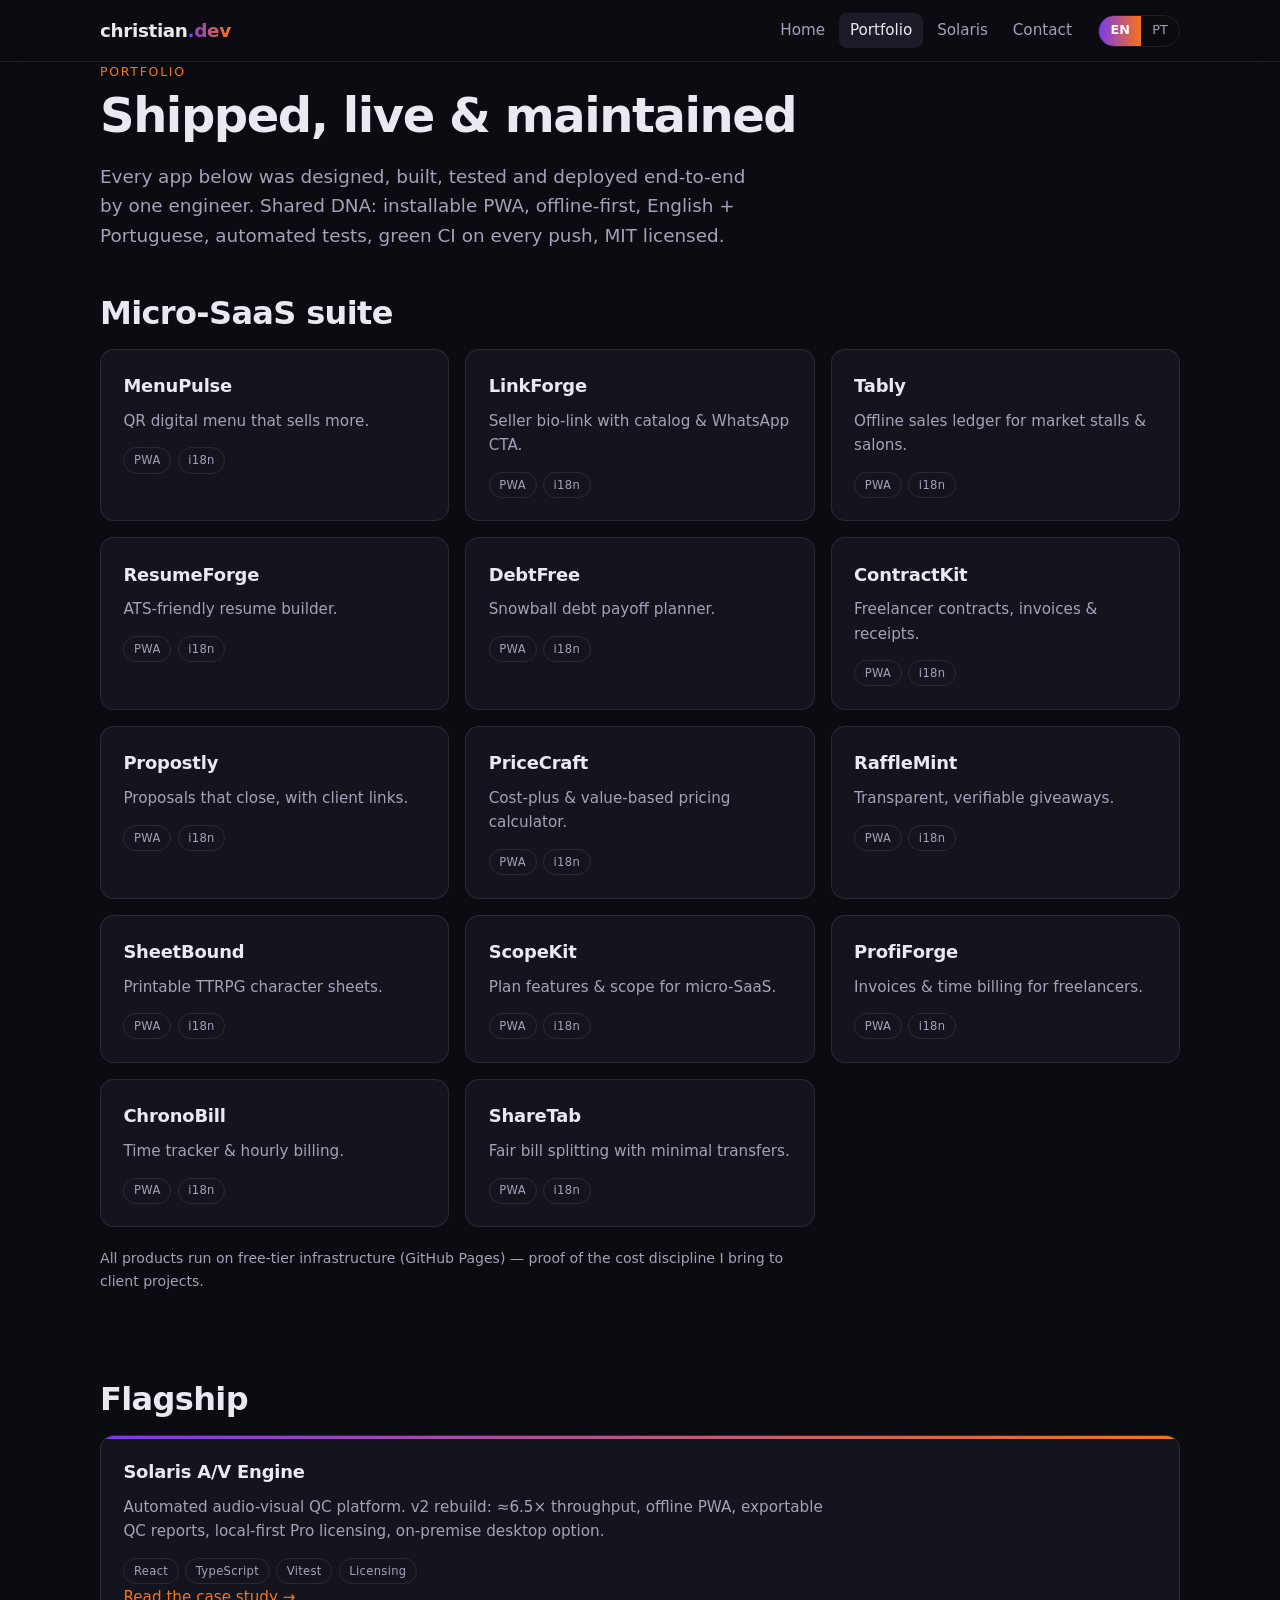
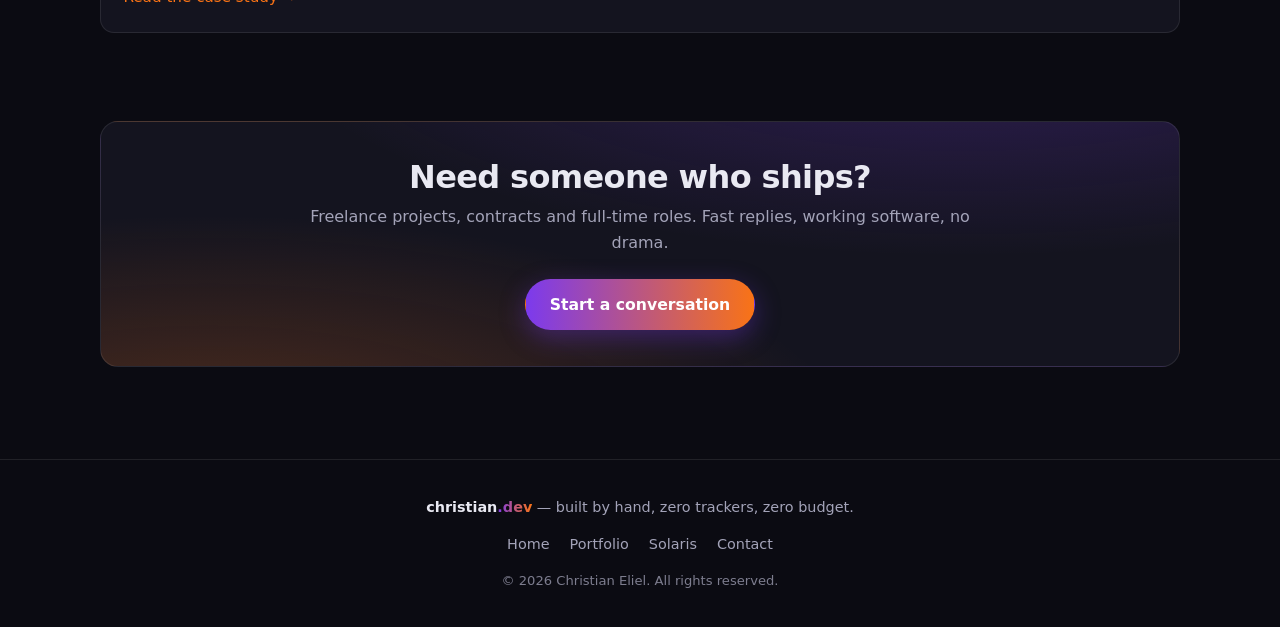
==== portfolio.html @ 53f50a0c "chr-z.dev v1 — static portfolio: 4 pages, dark theme, i18n EN/PT-BR, hardened headers, CI+deploy wor" ====
<!DOCTYPE html>
<html lang="en">
<head>
  <meta charset="UTF-8">
  <meta name="viewport" content="width=device-width, initial-scale=1.0">
  <title>Portfolio — Christian Eliel</title>
  <meta name="description" content="14 production web applications designed, built and deployed by Christian Eliel — PWA, offline-first, i18n EN/PT-BR, tested and CI-deployed. Plus the Solaris A/V Engine case study.">
  <meta property="og:type" content="website">
  <meta property="og:url" content="https://chr-z.dev/portfolio.html">
  <meta property="og:title" content="Portfolio — Christian Eliel">
  <meta property="og:description" content="14 live production apps + Solaris A/V Engine. Every one: PWA, i18n, tests, CI/CD.">
  <meta property="og:site_name" content="chr-z.dev">
  <meta name="twitter:card" content="summary">
  <meta name="twitter:title" content="Portfolio — Christian Eliel">
  <meta name="twitter:description" content="14 live production apps + Solaris A/V Engine.">
  <meta name="color-scheme" content="dark">
  <meta name="theme-color" content="#0b0b12">
  <link rel="canonical" href="https://chr-z.dev/portfolio.html">
  <link rel="icon" href="data:image/svg+xml,%3Csvg xmlns='http://www.w3.org/2000/svg' viewBox='0 0 64 64'%3E%3Cdefs%3E%3ClinearGradient id='g' x1='0' y1='0' x2='1' y2='1'%3E%3Cstop offset='0' stop-color='%237C3AED'/%3E%3Cstop offset='1' stop-color='%23F97316'/%3E%3C/linearGradient%3E%3C/defs%3E%3Crect width='64' height='64' rx='14' fill='%230b0b12'/%3E%3Ctext x='32' y='43' font-family='system-ui,sans-serif' font-size='30' font-weight='700' fill='url(%23g)' text-anchor='middle'%3Ecz%3C/text%3E%3C/svg%3E">
  <link rel="stylesheet" href="css/styles.css">
</head>
<body>
  <a class="skip-link" href="#main" data-i18n="a11y.skip">Skip to content</a>

  <header class="site-header">
    <nav class="nav container" aria-label="Main navigation">
      <a class="brand" href="index.html">christian<span class="grad-text">.dev</span></a>
      <div class="nav-right">
        <div class="nav-links">
          <a href="index.html" data-nav="home" data-i18n="nav.home">Home</a>
          <a href="portfolio.html" data-nav="portfolio" data-i18n="nav.portfolio">Portfolio</a>
          <a href="solaris.html" data-nav="solaris" data-i18n="nav.solaris">Solaris</a>
          <a href="contact.html" data-nav="contact" data-i18n="nav.contact">Contact</a>
        </div>
        <div class="lang-switch" role="group" aria-label="Language">
          <button type="button" class="lang-btn" data-lang="en" aria-pressed="true">EN</button>
          <button type="button" class="lang-btn" data-lang="pt" aria-pressed="false">PT</button>
        </div>
      </div>
    </nav>
  </header>

  <main id="main">
    <section class="page-head container">
      <p class="kicker" data-i18n="pf.kicker">Portfolio</p>
      <h1 class="hero-title" data-i18n="pf.title">Shipped, live &amp; maintained</h1>
      <p class="hero-sub" data-i18n="pf.sub">
        Every app below was designed, built, tested and deployed end-to-end by one engineer.
        Shared DNA: installable PWA, offline-first, English + Portuguese, automated tests,
        green CI on every push, MIT licensed.
      </p>
    </section>

    <section class="section container">
      <h2 class="section-title" data-i18n="pf.group.saas">Micro-SaaS suite</h2>
      <div class="grid grid-3">
        <article class="card">
          <h3><a href="https://chr-z.github.io/menupulse/" rel="noopener">MenuPulse</a></h3>
          <p>QR digital menu that sells more.</p>
          <ul class="tags"><li>PWA</li><li>i18n</li></ul>
        </article>
        <article class="card">
          <h3><a href="https://chr-z.github.io/linkforge/" rel="noopener">LinkForge</a></h3>
          <p>Seller bio-link with catalog &amp; WhatsApp CTA.</p>
          <ul class="tags"><li>PWA</li><li>i18n</li></ul>
        </article>
        <article class="card">
          <h3><a href="https://chr-z.github.io/tably/" rel="noopener">Tably</a></h3>
          <p>Offline sales ledger for market stalls &amp; salons.</p>
          <ul class="tags"><li>PWA</li><li>i18n</li></ul>
        </article>
        <article class="card">
          <h3><a href="https://chr-z.github.io/resumeforge/" rel="noopener">ResumeForge</a></h3>
          <p>ATS-friendly resume builder.</p>
          <ul class="tags"><li>PWA</li><li>i18n</li></ul>
        </article>
        <article class="card">
          <h3><a href="https://chr-z.github.io/debtfree/" rel="noopener">DebtFree</a></h3>
          <p>Snowball debt payoff planner.</p>
          <ul class="tags"><li>PWA</li><li>i18n</li></ul>
        </article>
        <article class="card">
          <h3><a href="https://chr-z.github.io/contractkit/" rel="noopener">ContractKit</a></h3>
          <p>Freelancer contracts, invoices &amp; receipts.</p>
          <ul class="tags"><li>PWA</li><li>i18n</li></ul>
        </article>
        <article class="card">
          <h3><a href="https://chr-z.github.io/propostaja/" rel="noopener">Propostly</a></h3>
          <p>Proposals that close, with client links.</p>
          <ul class="tags"><li>PWA</li><li>i18n</li></ul>
        </article>
        <article class="card">
          <h3><a href="https://chr-z.github.io/pricecraft/" rel="noopener">PriceCraft</a></h3>
          <p>Cost-plus &amp; value-based pricing calculator.</p>
          <ul class="tags"><li>PWA</li><li>i18n</li></ul>
        </article>
        <article class="card">
          <h3><a href="https://chr-z.github.io/rafflemint/" rel="noopener">RaffleMint</a></h3>
          <p>Transparent, verifiable giveaways.</p>
          <ul class="tags"><li>PWA</li><li>i18n</li></ul>
        </article>
        <article class="card">
          <h3><a href="https://chr-z.github.io/sheetbound/" rel="noopener">SheetBound</a></h3>
          <p>Printable TTRPG character sheets.</p>
          <ul class="tags"><li>PWA</li><li>i18n</li></ul>
        </article>
        <article class="card">
          <h3><a href="https://chr-z.github.io/scopekit/" rel="noopener">ScopeKit</a></h3>
          <p>Plan features &amp; scope for micro-SaaS.</p>
          <ul class="tags"><li>PWA</li><li>i18n</li></ul>
        </article>
        <article class="card">
          <h3><a href="https://chr-z.github.io/profiforge/" rel="noopener">ProfiForge</a></h3>
          <p>Invoices &amp; time billing for freelancers.</p>
          <ul class="tags"><li>PWA</li><li>i18n</li></ul>
        </article>
        <article class="card">
          <h3><a href="https://chr-z.github.io/chronobill/" rel="noopener">ChronoBill</a></h3>
          <p>Time tracker &amp; hourly billing.</p>
          <ul class="tags"><li>PWA</li><li>i18n</li></ul>
        </article>
        <article class="card">
          <h3><a href="https://chr-z.github.io/sharetab/" rel="noopener">ShareTab</a></h3>
          <p>Fair bill splitting with minimal transfers.</p>
          <ul class="tags"><li>PWA</li><li>i18n</li></ul>
        </article>
      </div>
      <p class="note" data-i18n="pf.note">
        All products run on free-tier infrastructure (GitHub Pages) — proof of the cost
        discipline I bring to client projects.
      </p>
    </section>

    <section class="section container">
      <h2 class="section-title" data-i18n="pf.group.flagship">Flagship</h2>
      <div class="grid">
        <article class="card card-wide card-accent">
          <h3><a href="https://solaris-av-engine.vercel.app/" rel="noopener">Solaris A/V Engine</a></h3>
          <p data-i18n="pf.solaris.desc">Automated audio-visual QC platform. v2 rebuild: ≈6.5× throughput, offline PWA, exportable QC reports, local-first Pro licensing, on-premise desktop option.</p>
          <ul class="tags"><li>React</li><li>TypeScript</li><li>Vitest</li><li>Licensing</li></ul>
          <a class="link-arrow" href="solaris.html" data-i18n="pf.solaris.link">Read the case study →</a>
        </article>
      </div>
    </section>

    <section class="section container">
      <div class="cta-box">
        <h2 class="section-title" data-i18n="cta.title">Need someone who ships?</h2>
        <p data-i18n="cta.sub">Freelance projects, contracts and full-time roles. Fast replies, working software, no drama.</p>
        <a class="btn btn-primary" href="contact.html" data-i18n="cta.button">Start a conversation</a>
      </div>
    </section>
  </main>

  <footer class="site-footer">
    <div class="container footer-inner">
      <p><span class="brand-small">christian<span class="grad-text">.dev</span></span> — <span data-i18n="footer.tag">built by hand, zero trackers, zero budget.</span></p>
      <nav class="footer-nav" aria-label="Footer">
        <a href="index.html" data-i18n="nav.home">Home</a>
        <a href="portfolio.html" data-i18n="nav.portfolio">Portfolio</a>
        <a href="solaris.html" data-i18n="nav.solaris">Solaris</a>
        <a href="contact.html" data-i18n="nav.contact">Contact</a>
      </nav>
      <p class="footer-copy">© <span id="year">2026</span> Christian Eliel. <span data-i18n="footer.rights">All rights reserved.</span></p>
    </div>
  </footer>

  <script src="js/main.js" defer></script>
</body>
</html>
---- css/styles.css ----
/* ============================================================
   chr-z.dev — dark theme, mobile-first, zero dependencies
   Palette: bg #0b0b12 · surface #14141f · accent #7C3AED → #F97316
   ============================================================ */

:root {
  --bg: #0b0b12;
  --surface: #14141f;
  --surface-2: #1b1b29;
  --border: rgba(255, 255, 255, 0.09);
  --text: #e9e9f2;
  --muted: #a3a3b8;
  --violet: #7c3aed;
  --orange: #f97316;
  --grad: linear-gradient(90deg, var(--violet), var(--orange));
  --radius: 14px;
  --container: 1080px;
}

* { box-sizing: border-box; margin: 0; padding: 0; }

html { scroll-behavior: smooth; }

body {
  background: var(--bg);
  color: var(--text);
  font-family: system-ui, -apple-system, "Segoe UI", Roboto, Ubuntu, Cantarell, sans-serif;
  line-height: 1.6;
  -webkit-font-smoothing: antialiased;
  min-height: 100vh;
}

img, svg { max-width: 100%; display: block; }

a { color: inherit; }

.container {
  width: min(100% - 2.5rem, var(--container));
  margin-inline: auto;
}

.grad-text {
  background: var(--grad);
  -webkit-background-clip: text;
  background-clip: text;
  color: transparent;
}

/* ---------- Accessibility ---------- */
.skip-link {
  position: absolute;
  left: -999px;
  top: 0.5rem;
  z-index: 100;
  background: var(--surface-2);
  padding: 0.5rem 1rem;
  border-radius: 8px;
}
.skip-link:focus { left: 0.5rem; }

:focus-visible {
  outline: 2px solid var(--orange);
  outline-offset: 3px;
  border-radius: 4px;
}

/* ---------- Header / nav ---------- */
.site-header {
  position: sticky;
  top: 0;
  z-index: 50;
  backdrop-filter: blur(10px);
  background: rgba(11, 11, 18, 0.82);
  border-bottom: 1px solid var(--border);
}

.nav {
  display: flex;
  align-items: center;
  justify-content: space-between;
  gap: 1rem;
  padding-block: 0.8rem;
  flex-wrap: wrap;
}

.brand {
  font-weight: 700;
  font-size: 1.15rem;
  text-decoration: none;
  letter-spacing: -0.02em;
}

.nav-right {
  display: flex;
  align-items: center;
  gap: 1rem;
  flex-wrap: wrap;
}

.nav-links {
  display: flex;
  gap: 0.25rem;
  flex-wrap: wrap;
}

.nav-links a {
  text-decoration: none;
  color: var(--muted);
  font-size: 0.95rem;
  padding: 0.35rem 0.65rem;
  border-radius: 8px;
  transition: color 160ms ease, background-color 160ms ease;
}
.nav-links a:hover { color: var(--text); background: var(--surface); }
.nav-links a[aria-current="page"] { color: var(--text); background: var(--surface-2); }

.lang-switch {
  display: inline-flex;
  border: 1px solid var(--border);
  border-radius: 999px;
  overflow: hidden;
}
.lang-btn {
  appearance: none;
  border: 0;
  background: transparent;
  color: var(--muted);
  font: inherit;
  font-size: 0.8rem;
  padding: 0.3rem 0.7rem;
  cursor: pointer;
}
.lang-btn[aria-pressed="true"] {
  background: var(--grad);
  color: #fff;
  font-weight: 600;
}

/* ---------- Hero ---------- */
.hero { padding-block: 4.5rem 2.5rem; max-width: 46rem; }

.badge {
  display: inline-block;
  font-size: 0.8rem;
  letter-spacing: 0.04em;
  text-transform: uppercase;
  color: var(--orange);
  border: 1px solid rgba(249, 115, 22, 0.35);
  background: rgba(249, 115, 22, 0.08);
  padding: 0.3rem 0.85rem;
  border-radius: 999px;
  margin-bottom: 1.25rem;
}

.hero-title {
  font-size: clamp(2.3rem, 7vw, 4rem);
  line-height: 1.08;
  letter-spacing: -0.03em;
  font-weight: 800;
}

.page-head .hero-title { font-size: clamp(1.9rem, 5.5vw, 3rem); }

.hero-sub {
  margin-top: 1.25rem;
  color: var(--muted);
  font-size: clamp(1rem, 2.5vw, 1.15rem);
  max-width: 42rem;
}

.hero-actions {
  display: flex;
  gap: 0.75rem;
  margin-top: 1.75rem;
  flex-wrap: wrap;
}

/* ---------- Stats ---------- */
.stats, .stats-row {
  display: grid;
  grid-template-columns: 1fr;
  gap: 0.75rem;
  margin-top: 2.5rem;
}
@media (min-width: 640px) {
  .stats { grid-template-columns: repeat(3, 1fr); }
  .stats-row { grid-template-columns: repeat(3, 1fr); }
}

.stat { border-left: 3px solid; border-image: var(--grad) 1; padding-left: 1rem; }
.stat-num { font-size: 2.2rem; font-weight: 800; line-height: 1.1; }
.stat dd { color: var(--muted); font-size: 0.92rem; }

.stats-row { margin-top: 0; }
.stat-card {
  background: var(--surface);
  border: 1px solid var(--border);
  border-radius: var(--radius);
  padding: 1.25rem;
  display: flex;
  flex-direction: column;
  gap: 0.35rem;
  color: var(--muted);
  font-size: 0.92rem;
}
.stat-big { font-size: 1.9rem; font-weight: 800; line-height: 1.1; }

/* ---------- Sections ---------- */
.section { padding-block: 2.75rem; }

.kicker {
  font-size: 0.78rem;
  letter-spacing: 0.14em;
  text-transform: uppercase;
  color: var(--orange);
  margin-bottom: 0.5rem;
}

.section-title {
  font-size: clamp(1.45rem, 4vw, 2rem);
  letter-spacing: -0.02em;
  line-height: 1.2;
  margin-bottom: 1rem;
}

.section-head {
  display: flex;
  align-items: baseline;
  justify-content: space-between;
  gap: 1rem;
  flex-wrap: wrap;
}

.link-arrow {
  color: var(--orange);
  text-decoration: none;
  font-size: 0.95rem;
}
.link-arrow:hover { text-decoration: underline; }

.section p { color: var(--muted); max-width: 44rem; }

.about-grid {
  display: grid;
  grid-template-columns: 1fr;
  gap: 2rem;
}
@media (min-width: 800px) {
  .about-grid { grid-template-columns: 1.6fr 1fr; }
}

.skills-title { font-size: 1rem; margin-bottom: 0.75rem; }

.chips {
  list-style: none;
  display: flex;
  flex-wrap: wrap;
  gap: 0.5rem;
}
.chips li {
  font-size: 0.82rem;
  color: var(--text);
  background: var(--surface);
  border: 1px solid var(--border);
  padding: 0.32rem 0.75rem;
  border-radius: 999px;
}

/* ---------- Cards & grids ---------- */
.grid {
  display: grid;
  grid-template-columns: 1fr;
  gap: 1rem;
}
@media (min-width: 640px) { .grid-3 { grid-template-columns: repeat(2, 1fr); } }
@media (min-width: 900px) { .grid-3 { grid-template-columns: repeat(3, 1fr); } }
@media (min-width: 700px) { .grid-2 { grid-template-columns: repeat(2, 1fr); } }

.card {
  background: var(--surface);
  border: 1px solid var(--border);
  border-radius: var(--radius);
  padding: 1.4rem;
  transition: transform 180ms ease, border-color 180ms ease;
}
.card:hover { transform: translateY(-3px); border-color: rgba(124, 58, 237, 0.55); }

.card h3 { font-size: 1.12rem; letter-spacing: -0.01em; }
.card h3 a { text-decoration: none; }
.card h3 a:hover { color: var(--orange); }
.card > p { margin-top: 0.5rem; font-size: 0.95rem; }

.card-wide { grid-column: 1 / -1; }

.card-accent {
  position: relative;
  overflow: hidden;
}
.card-accent::before {
  content: "";
  position: absolute;
  inset: 0 0 auto 0;
  height: 3px;
  background: var(--grad);
}

.tags {
  list-style: none;
  display: flex;
  flex-wrap: wrap;
  gap: 0.4rem;
  margin-top: 0.9rem;
}
.tags li {
  font-size: 0.72rem;
  letter-spacing: 0.03em;
  color: var(--muted);
  border: 1px solid var(--border);
  border-radius: 999px;
  padding: 0.18rem 0.6rem;
}

.note { margin-top: 1.25rem; font-size: 0.88rem; }

/* ---------- Feature list (solaris) ---------- */
.feature-list {
  list-style: none;
  display: grid;
  gap: 0.9rem;
  margin-top: 0.5rem;
}
.feature-list li {
  background: var(--surface);
  border: 1px solid var(--border);
  border-left: 3px solid var(--violet);
  border-radius: 10px;
  padding: 0.9rem 1.1rem;
  color: var(--muted);
  font-size: 0.97rem;
}
.feature-list strong { color: var(--text); }

/* ---------- Solaris strip / CTA ---------- */
.solaris-strip {
  background:
    radial-gradient(60rem 20rem at 15% 120%, rgba(124, 58, 237, 0.28), transparent),
    radial-gradient(50rem 18rem at 95% -30%, rgba(249, 115, 22, 0.22), transparent),
    var(--surface);
  border: 1px solid var(--border);
  border-radius: calc(var(--radius) + 4px);
  padding: 2.25rem 1.75rem;
}
.solaris-strip p { max-width: 40rem; }
.solaris-strip .btn { margin-top: 1.25rem; }

.cta-box {
  background:
    radial-gradient(45rem 16rem at 80% -50%, rgba(124, 58, 237, 0.3), transparent),
    radial-gradient(40rem 14rem at 10% 130%, rgba(249, 115, 22, 0.25), transparent),
    var(--surface);
  border: 1px solid var(--border);
  border-radius: calc(var(--radius) + 4px);
  padding: 2.25rem 1.75rem;
  text-align: center;
}
.cta-box .section-title { margin-bottom: 0.5rem; }
.cta-box p { margin-inline: auto; }
.cta-box .btn { margin-top: 1.5rem; }

.contact-card .btn { margin-top: 1.1rem; }

/* ---------- Buttons ---------- */
.btn {
  display: inline-flex;
  align-items: center;
  justify-content: center;
  gap: 0.5rem;
  font: inherit;
  font-weight: 600;
  font-size: 0.98rem;
  text-decoration: none;
  border-radius: 999px;
  padding: 0.72rem 1.5rem;
  border: 1px solid transparent;
  cursor: pointer;
  transition: transform 150ms ease, box-shadow 150ms ease, border-color 150ms ease;
}
.btn:active { transform: scale(0.98); }

.btn-primary {
  background: var(--grad);
  color: #fff;
  box-shadow: 0 8px 26px rgba(124, 58, 237, 0.35);
}
.btn-primary:hover { box-shadow: 0 10px 32px rgba(249, 115, 22, 0.35); }

.btn-ghost {
  border-color: var(--border);
  color: var(--text);
  background: transparent;
}
.btn-ghost:hover { border-color: var(--violet); background: var(--surface); }

/* ---------- Footer ---------- */
.site-footer {
  border-top: 1px solid var(--border);
  margin-top: 3rem;
  padding-block: 2.25rem;
  color: var(--muted);
  font-size: 0.9rem;
}
.footer-inner {
  display: grid;
  gap: 0.9rem;
  justify-items: center;
  text-align: center;
}
.footer-nav { display: flex; flex-wrap: wrap; gap: 0.25rem 1.25rem; justify-content: center; }
.footer-nav a { color: var(--muted); text-decoration: none; }
.footer-nav a:hover { color: var(--text); }
.brand-small { font-weight: 600; color: var(--text); }
.footer-copy { opacity: 0.75; font-size: 0.82rem; }

/* ---------- Reveal animation (opt-out via reduced motion) ---------- */
.js-enabled .reveal {
  opacity: 0;
  transform: translateY(14px);
  transition: opacity 500ms ease, transform 500ms ease;
}
.js-enabled .reveal.reveal-in {
  opacity: 1;
  transform: none;
}

@media (prefers-reduced-motion: reduce) {
  html { scroll-behavior: auto; }
  *, *::before, *::after {
    animation-duration: 0.001s !important;
    transition-duration: 0.001s !important;
  }
  .js-enabled .reveal { opacity: 1; transform: none; }
}
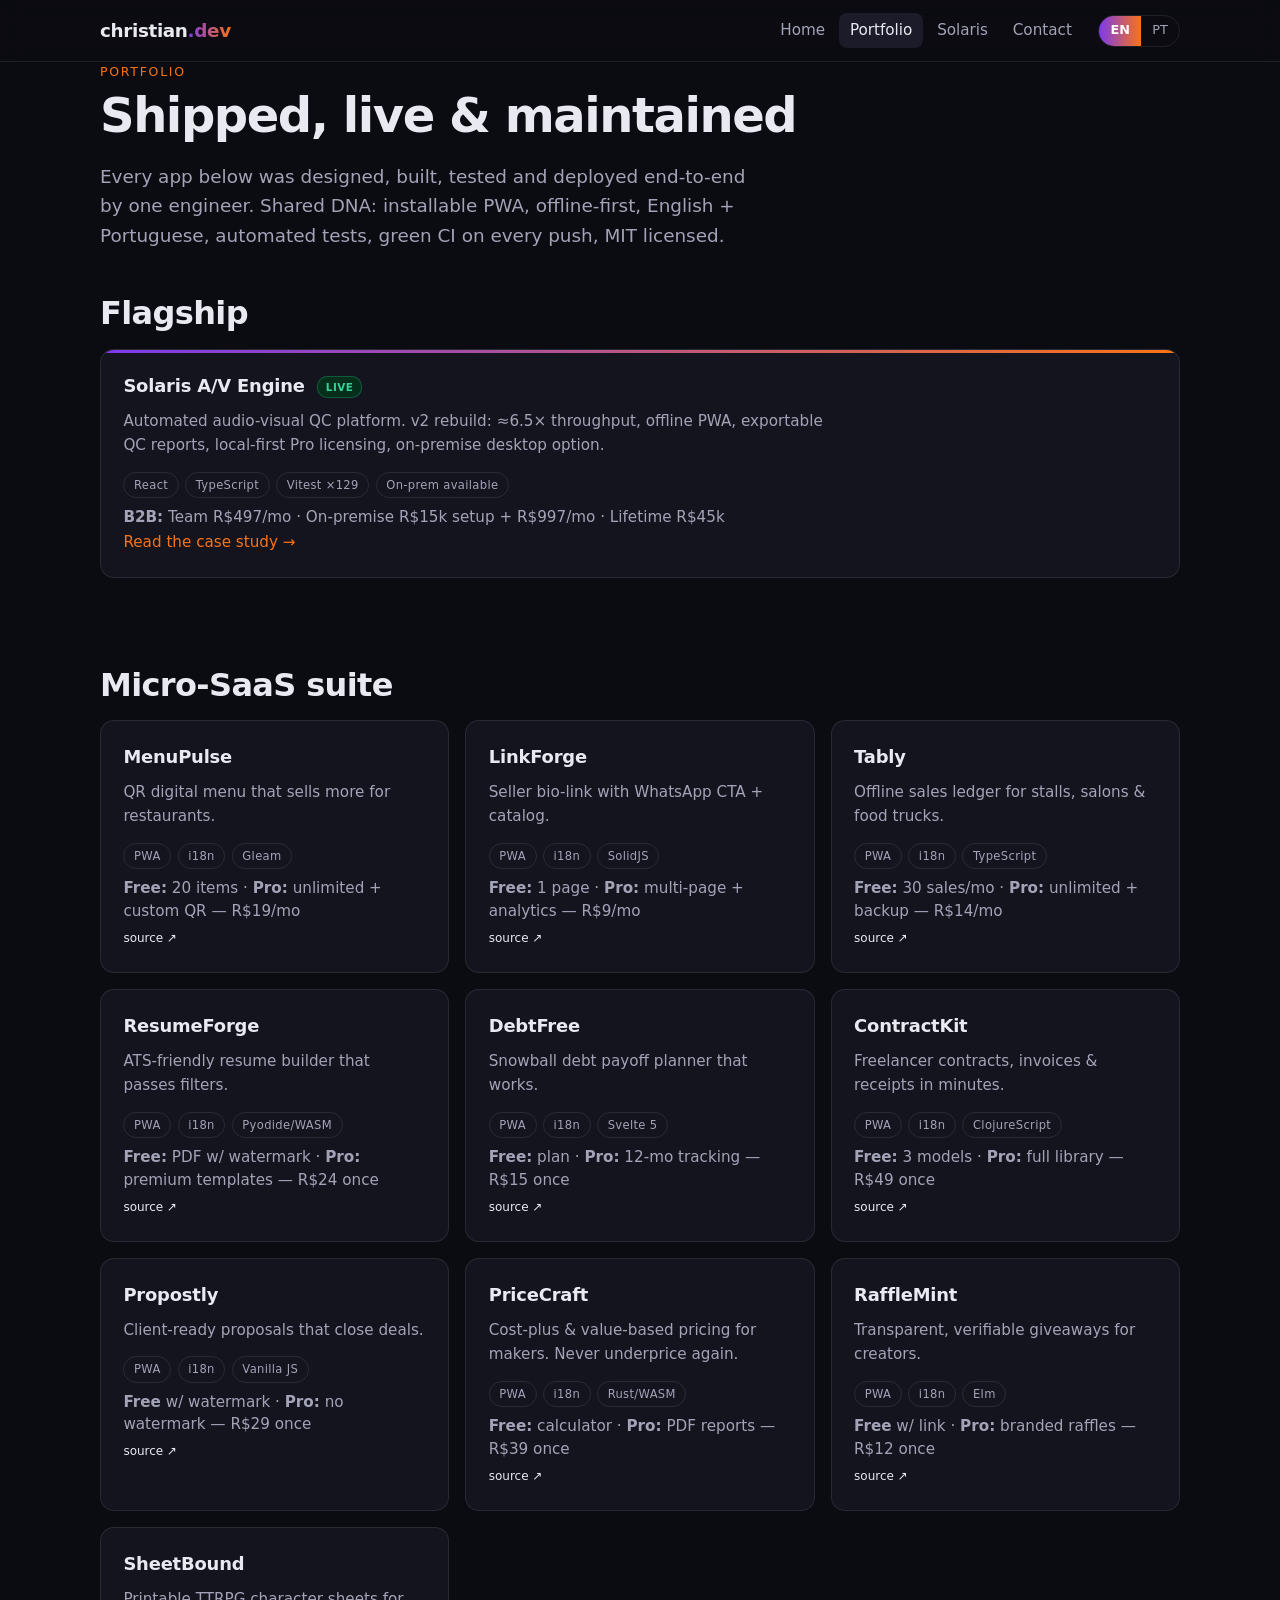
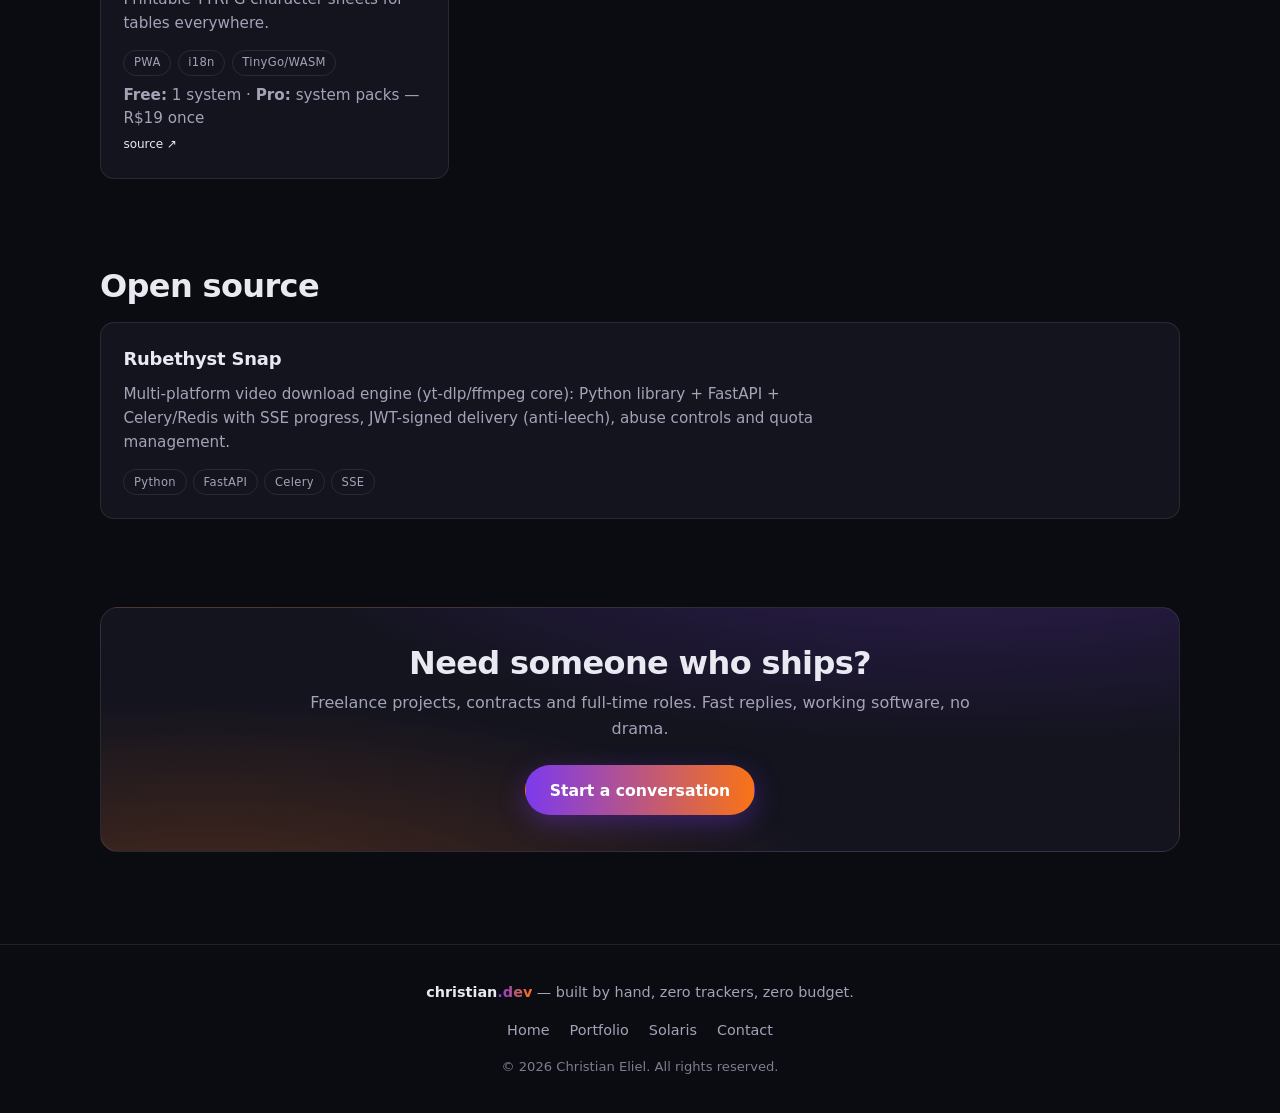
==== commit 77675cda: "portfolio v2: product-first cards with pricing tiers, Solaris flagship -> solaris.chr-z.dev, source " ====
--- a/portfolio.html
+++ b/portfolio.html
@@ -4,15 +4,15 @@
   <meta charset="UTF-8">
   <meta name="viewport" content="width=device-width, initial-scale=1.0">
   <title>Portfolio — Christian Eliel</title>
-  <meta name="description" content="14 production web applications designed, built and deployed by Christian Eliel — PWA, offline-first, i18n EN/PT-BR, tested and CI-deployed. Plus the Solaris A/V Engine case study.">
+  <meta name="description" content="Production SaaS products by Christian Eliel — live, monetizable, offline-capable PWAs with i18n EN/PT-BR. Plus the Solaris A/V Engine, proven in production.">
   <meta property="og:type" content="website">
   <meta property="og:url" content="https://chr-z.dev/portfolio.html">
   <meta property="og:title" content="Portfolio — Christian Eliel">
-  <meta property="og:description" content="14 live production apps + Solaris A/V Engine. Every one: PWA, i18n, tests, CI/CD.">
+  <meta property="og:description" content="Live production products + Solaris A/V Engine. Every one: PWA, i18n, tests, CI/CD.">
   <meta property="og:site_name" content="chr-z.dev">
   <meta name="twitter:card" content="summary">
   <meta name="twitter:title" content="Portfolio — Christian Eliel">
-  <meta name="twitter:description" content="14 live production apps + Solaris A/V Engine.">
+  <meta name="twitter:description" content="Live production products + Solaris A/V Engine.">
   <meta name="color-scheme" content="dark">
   <meta name="theme-color" content="#0b0b12">
   <link rel="canonical" href="https://chr-z.dev/portfolio.html">
@@ -42,103 +42,121 @@
 
   <main id="main">
     <section class="page-head container">
-      <p class="kicker" data-i18n="pf.kicker">Portfolio</p>
-      <h1 class="hero-title" data-i18n="pf.title">Shipped, live &amp; maintained</h1>
+      <p class="kicker" data-i18n="pf.kicker">Products</p>
+      <h1 class="hero-title" data-i18n="pf.title">Live products, real business value</h1>
       <p class="hero-sub" data-i18n="pf.sub">
-        Every app below was designed, built, tested and deployed end-to-end by one engineer.
-        Shared DNA: installable PWA, offline-first, English + Portuguese, automated tests,
-        green CI on every push, MIT licensed.
+        Each product below is a working business: free tier for users, paid tier for teams —
+        designed from day one to generate revenue without servers or overhead.
+        Built end-to-end by one engineer: design, code, tests, CI/CD, licensing.
       </p>
     </section>
 
     <section class="section container">
-      <h2 class="section-title" data-i18n="pf.group.saas">Micro-SaaS suite</h2>
-      <div class="grid grid-3">
-        <article class="card">
-          <h3><a href="https://chr-z.github.io/menupulse/" rel="noopener">MenuPulse</a></h3>
-          <p>QR digital menu that sells more.</p>
-          <ul class="tags"><li>PWA</li><li>i18n</li></ul>
-        </article>
-        <article class="card">
-          <h3><a href="https://chr-z.github.io/linkforge/" rel="noopener">LinkForge</a></h3>
-          <p>Seller bio-link with catalog &amp; WhatsApp CTA.</p>
-          <ul class="tags"><li>PWA</li><li>i18n</li></ul>
-        </article>
-        <article class="card">
-          <h3><a href="https://chr-z.github.io/tably/" rel="noopener">Tably</a></h3>
-          <p>Offline sales ledger for market stalls &amp; salons.</p>
-          <ul class="tags"><li>PWA</li><li>i18n</li></ul>
-        </article>
-        <article class="card">
-          <h3><a href="https://chr-z.github.io/resumeforge/" rel="noopener">ResumeForge</a></h3>
-          <p>ATS-friendly resume builder.</p>
-          <ul class="tags"><li>PWA</li><li>i18n</li></ul>
-        </article>
-        <article class="card">
-          <h3><a href="https://chr-z.github.io/debtfree/" rel="noopener">DebtFree</a></h3>
-          <p>Snowball debt payoff planner.</p>
-          <ul class="tags"><li>PWA</li><li>i18n</li></ul>
-        </article>
-        <article class="card">
-          <h3><a href="https://chr-z.github.io/contractkit/" rel="noopener">ContractKit</a></h3>
-          <p>Freelancer contracts, invoices &amp; receipts.</p>
-          <ul class="tags"><li>PWA</li><li>i18n</li></ul>
-        </article>
-        <article class="card">
-          <h3><a href="https://chr-z.github.io/propostaja/" rel="noopener">Propostly</a></h3>
-          <p>Proposals that close, with client links.</p>
-          <ul class="tags"><li>PWA</li><li>i18n</li></ul>
-        </article>
-        <article class="card">
-          <h3><a href="https://chr-z.github.io/pricecraft/" rel="noopener">PriceCraft</a></h3>
-          <p>Cost-plus &amp; value-based pricing calculator.</p>
-          <ul class="tags"><li>PWA</li><li>i18n</li></ul>
-        </article>
-        <article class="card">
-          <h3><a href="https://chr-z.github.io/rafflemint/" rel="noopener">RaffleMint</a></h3>
-          <p>Transparent, verifiable giveaways.</p>
-          <ul class="tags"><li>PWA</li><li>i18n</li></ul>
-        </article>
-        <article class="card">
-          <h3><a href="https://chr-z.github.io/sheetbound/" rel="noopener">SheetBound</a></h3>
-          <p>Printable TTRPG character sheets.</p>
-          <ul class="tags"><li>PWA</li><li>i18n</li></ul>
-        </article>
-        <article class="card">
-          <h3><a href="https://chr-z.github.io/scopekit/" rel="noopener">ScopeKit</a></h3>
-          <p>Plan features &amp; scope for micro-SaaS.</p>
-          <ul class="tags"><li>PWA</li><li>i18n</li></ul>
-        </article>
-        <article class="card">
-          <h3><a href="https://chr-z.github.io/profiforge/" rel="noopener">ProfiForge</a></h3>
-          <p>Invoices &amp; time billing for freelancers.</p>
-          <ul class="tags"><li>PWA</li><li>i18n</li></ul>
-        </article>
-        <article class="card">
-          <h3><a href="https://chr-z.github.io/chronobill/" rel="noopener">ChronoBill</a></h3>
-          <p>Time tracker &amp; hourly billing.</p>
-          <ul class="tags"><li>PWA</li><li>i18n</li></ul>
-        </article>
-        <article class="card">
-          <h3><a href="https://chr-z.github.io/sharetab/" rel="noopener">ShareTab</a></h3>
-          <p>Fair bill splitting with minimal transfers.</p>
-          <ul class="tags"><li>PWA</li><li>i18n</li></ul>
+      <h2 class="section-title" data-i18n="pf.group.flagship">Flagship — B2B</h2>
+      <div class="grid">
+        <article class="card card-wide card-accent">
+          <h3><a href="https://solaris.chr-z.dev/" rel="noopener">Solaris A/V Engine <span class="chip-live">LIVE</span></a></h3>
+          <p data-i18n="pf.solaris.desc">Broadcast-grade audio-visual QC in the browser. Proven at Gran (EdTech): ≈6.5× throughput, 2.000+ assets/month. v2: offline PWA, QC report export, A/B compare, licensing.</p>
+          <ul class="tags"><li>React</li><li>TypeScript</li><li>Vitest ×129</li><li>On-prem available</li></ul>
+          <p class="pricing"><strong>B2B:</strong> Team R$497/mo · On-premise R$15k setup + R$997/mo · Lifetime R$45k</p>
+          <a class="link-arrow" href="solaris.html" data-i18n="pf.solaris.link">Case study &amp; pricing →</a>
         </article>
       </div>
-      <p class="note" data-i18n="pf.note">
-        All products run on free-tier infrastructure (GitHub Pages) — proof of the cost
-        discipline I bring to client projects.
-      </p>
     </section>
 
     <section class="section container">
-      <h2 class="section-title" data-i18n="pf.group.flagship">Flagship</h2>
+      <h2 class="section-title" data-i18n="pf.group.saas">Product suite — freemium</h2>
+      <div class="grid grid-3">
+
+        <article class="card">
+          <h3><a href="https://chr-z.dev/menupulse/" rel="noopener">MenuPulse</a></h3>
+          <p>QR digital menu that sells more for restaurants.</p>
+          <ul class="tags"><li>PWA</li><li>i18n</li><li>Gleam</li></ul>
+          <p class="pricing"><strong>Free:</strong> 20 items · <strong>Pro:</strong> unlimited + custom QR — R$19/mo</p>
+          <a class="src-link" href="https://github.com/chr-z/menupulse" rel="noopener">source ↗</a>
+        </article>
+
+        <article class="card">
+          <h3><a href="https://chr-z.dev/linkforge/" rel="noopener">LinkForge</a></h3>
+          <p>Seller bio-link with WhatsApp CTA + catalog.</p>
+          <ul class="tags"><li>PWA</li><li>i18n</li><li>SolidJS</li></ul>
+          <p class="pricing"><strong>Free:</strong> 1 page · <strong>Pro:</strong> multi-page + analytics — R$9/mo</p>
+          <a class="src-link" href="https://github.com/chr-z/linkforge" rel="noopener">source ↗</a>
+        </article>
+
+        <article class="card">
+          <h3><a href="https://chr-z.dev/tably/" rel="noopener">Tably</a></h3>
+          <p>Offline sales ledger for stalls, salons & food trucks.</p>
+          <ul class="tags"><li>PWA</li><li>i18n</li><li>TypeScript</li></ul>
+          <p class="pricing"><strong>Free:</strong> 30 sales/mo · <strong>Pro:</strong> unlimited + backup — R$14/mo</p>
+          <a class="src-link" href="https://github.com/chr-z/tably" rel="noopener">source ↗</a>
+        </article>
+
+        <article class="card">
+          <h3><a href="https://chr-z.dev/resumeforge/" rel="noopener">ResumeForge</a></h3>
+          <p>ATS-friendly resume builder that passes filters.</p>
+          <ul class="tags"><li>PWA</li><li>i18n</li><li>Pyodide/WASM</li></ul>
+          <p class="pricing"><strong>Free:</strong> PDF w/ watermark · <strong>Pro:</strong> premium templates — R$24 once</p>
+          <a class="src-link" href="https://github.com/chr-z/resumeforge" rel="noopener">source ↗</a>
+        </article>
+
+        <article class="card">
+          <h3><a href="https://chr-z.dev/debtfree/" rel="noopener">DebtFree</a></h3>
+          <p>Snowball debt payoff planner that works.</p>
+          <ul class="tags"><li>PWA</li><li>i18n</li><li>Svelte 5</li></ul>
+          <p class="pricing"><strong>Free:</strong> plan · <strong>Pro:</strong> 12-mo tracking — R$15 once</p>
+          <a class="src-link" href="https://github.com/chr-z/debtfree" rel="noopener">source ↗</a>
+        </article>
+
+        <article class="card">
+          <h3><a href="https://chr-z.dev/contractkit/" rel="noopener">ContractKit</a></h3>
+          <p>Freelancer contracts, invoices & receipts in minutes.</p>
+          <ul class="tags"><li>PWA</li><li>i18n</li><li>ClojureScript</li></ul>
+          <p class="pricing"><strong>Free:</strong> 3 models · <strong>Pro:</strong> full library — R$49 once</p>
+          <a class="src-link" href="https://github.com/chr-z/contractkit" rel="noopener">source ↗</a>
+        </article>
+
+        <article class="card">
+          <h3><a href="https://chr-z.dev/propostaja/" rel="noopener">Propostly</a></h3>
+          <p>Client-ready proposals that close deals.</p>
+          <ul class="tags"><li>PWA</li><li>i18n</li><li>Vanilla JS</li></ul>
+          <p class="pricing"><strong>Free</strong> w/ watermark · <strong>Pro:</strong> no watermark — R$29 once</p>
+          <a class="src-link" href="https://github.com/chr-z/propostaja" rel="noopener">source ↗</a>
+        </article>
+
+        <article class="card">
+          <h3><a href="https://chr-z.dev/pricecraft/" rel="noopener">PriceCraft</a></h3>
+          <p>Cost-plus &amp; value-based pricing for makers. Never underprice again.</p>
+          <ul class="tags"><li>PWA</li><li>i18n</li><li>Rust/WASM</li></ul>
+          <p class="pricing"><strong>Free:</strong> calculator · <strong>Pro:</strong> PDF reports — R$39 once</p>
+          <a class="src-link" href="https://github.com/chr-z/pricecraft" rel="noopener">source ↗</a>
+        </article>
+
+        <article class="card">
+          <h3><a href="https://chr-z.dev/rafflemint/" rel="noopener">RaffleMint</a></h3>
+          <p>Transparent, verifiable giveaways for creators.</p>
+          <ul class="tags"><li>PWA</li><li>i18n</li><li>Elm</li></ul>
+          <p class="pricing"><strong>Free</strong> w/ link · <strong>Pro:</strong> branded raffles — R$12 once</p>
+          <a class="src-link" href="https://github.com/chr-z/rafflemint" rel="noopener">source ↗</a>
+        </article>
+
+        <article class="card">
+          <h3><a href="https://chr-z.dev/sheetbound/" rel="noopener">SheetBound</a></h3>
+          <p>Printable TTRPG character sheets for tables everywhere.</p>
+          <ul class="tags"><li>PWA</li><li>i18n</li><li>TinyGo/WASM</li></ul>
+          <p class="pricing"><strong>Free:</strong> 1 system · <strong>Pro:</strong> system packs — R$19 once</p>
+          <a class="src-link" href="https://github.com/chr-z/sheetbound" rel="noopener">source ↗</a>
+        </article>
+      </div>
+    </section>
+
+    <section class="section container">
+      <h2 class="section-title" data-i18n="pf.group.opensource">Open source</h2>
       <div class="grid">
-        <article class="card card-wide card-accent">
-          <h3><a href="https://solaris-av-engine.vercel.app/" rel="noopener">Solaris A/V Engine</a></h3>
-          <p data-i18n="pf.solaris.desc">Automated audio-visual QC platform. v2 rebuild: ≈6.5× throughput, offline PWA, exportable QC reports, local-first Pro licensing, on-premise desktop option.</p>
-          <ul class="tags"><li>React</li><li>TypeScript</li><li>Vitest</li><li>Licensing</li></ul>
-          <a class="link-arrow" href="solaris.html" data-i18n="pf.solaris.link">Read the case study →</a>
+        <article class="card card-wide">
+          <h3><a href="https://github.com/chr-z/rubethyst-snap" rel="noopener">Rubethyst Snap</a></h3>
+          <p>Multi-platform video download engine (yt-dlp/ffmpeg core): Python library + FastAPI + Celery/Redis with SSE progress, JWT-signed delivery (anti-leech), abuse controls and quota management.</p>
+          <ul class="tags"><li>Python</li><li>FastAPI</li><li>Celery</li><li>SSE</li></ul>
         </article>
       </div>
     </section>
@@ -158,7 +176,7 @@
       <nav class="footer-nav" aria-label="Footer">
         <a href="index.html" data-i18n="nav.home">Home</a>
         <a href="portfolio.html" data-i18n="nav.portfolio">Portfolio</a>
-        <a href="solaris.html" data-i18n="nav.solaris">Solaris</a>
+        <a href="solaris.html" data-nav="solaris" data-i18n="nav.solaris">Solaris</a>
         <a href="contact.html" data-i18n="nav.contact">Contact</a>
       </nav>
       <p class="footer-copy">© <span id="year">2026</span> Christian Eliel. <span data-i18n="footer.rights">All rights reserved.</span></p>
--- a/css/styles.css
+++ b/css/styles.css
@@ -440,3 +440,10 @@
   }
   .js-enabled .reveal { opacity: 1; transform: none; }
 }
+
+/* pricing & product cards */
+.pricing{margin-top:10px;font-size:.8rem;color:var(--mut);line-height:1.5}
+.pricing strong{color:var(--tx)}
+.chip-live{display:inline-block;margin-left:6px;padding:2px 8px;border-radius:10px;font-size:.65rem;font-weight:700;letter-spacing:.5px;background:#052e1b;color:#34d399;border:1px solid #34d39944;vertical-align:middle}
+.src-link{display:inline-block;margin-top:6px;font-size:.75rem;color:var(--mut);text-decoration:none;border-bottom:1px dotted var(--mut)}
+.src-link:hover{color:var(--acc);border-color:var(--acc)}
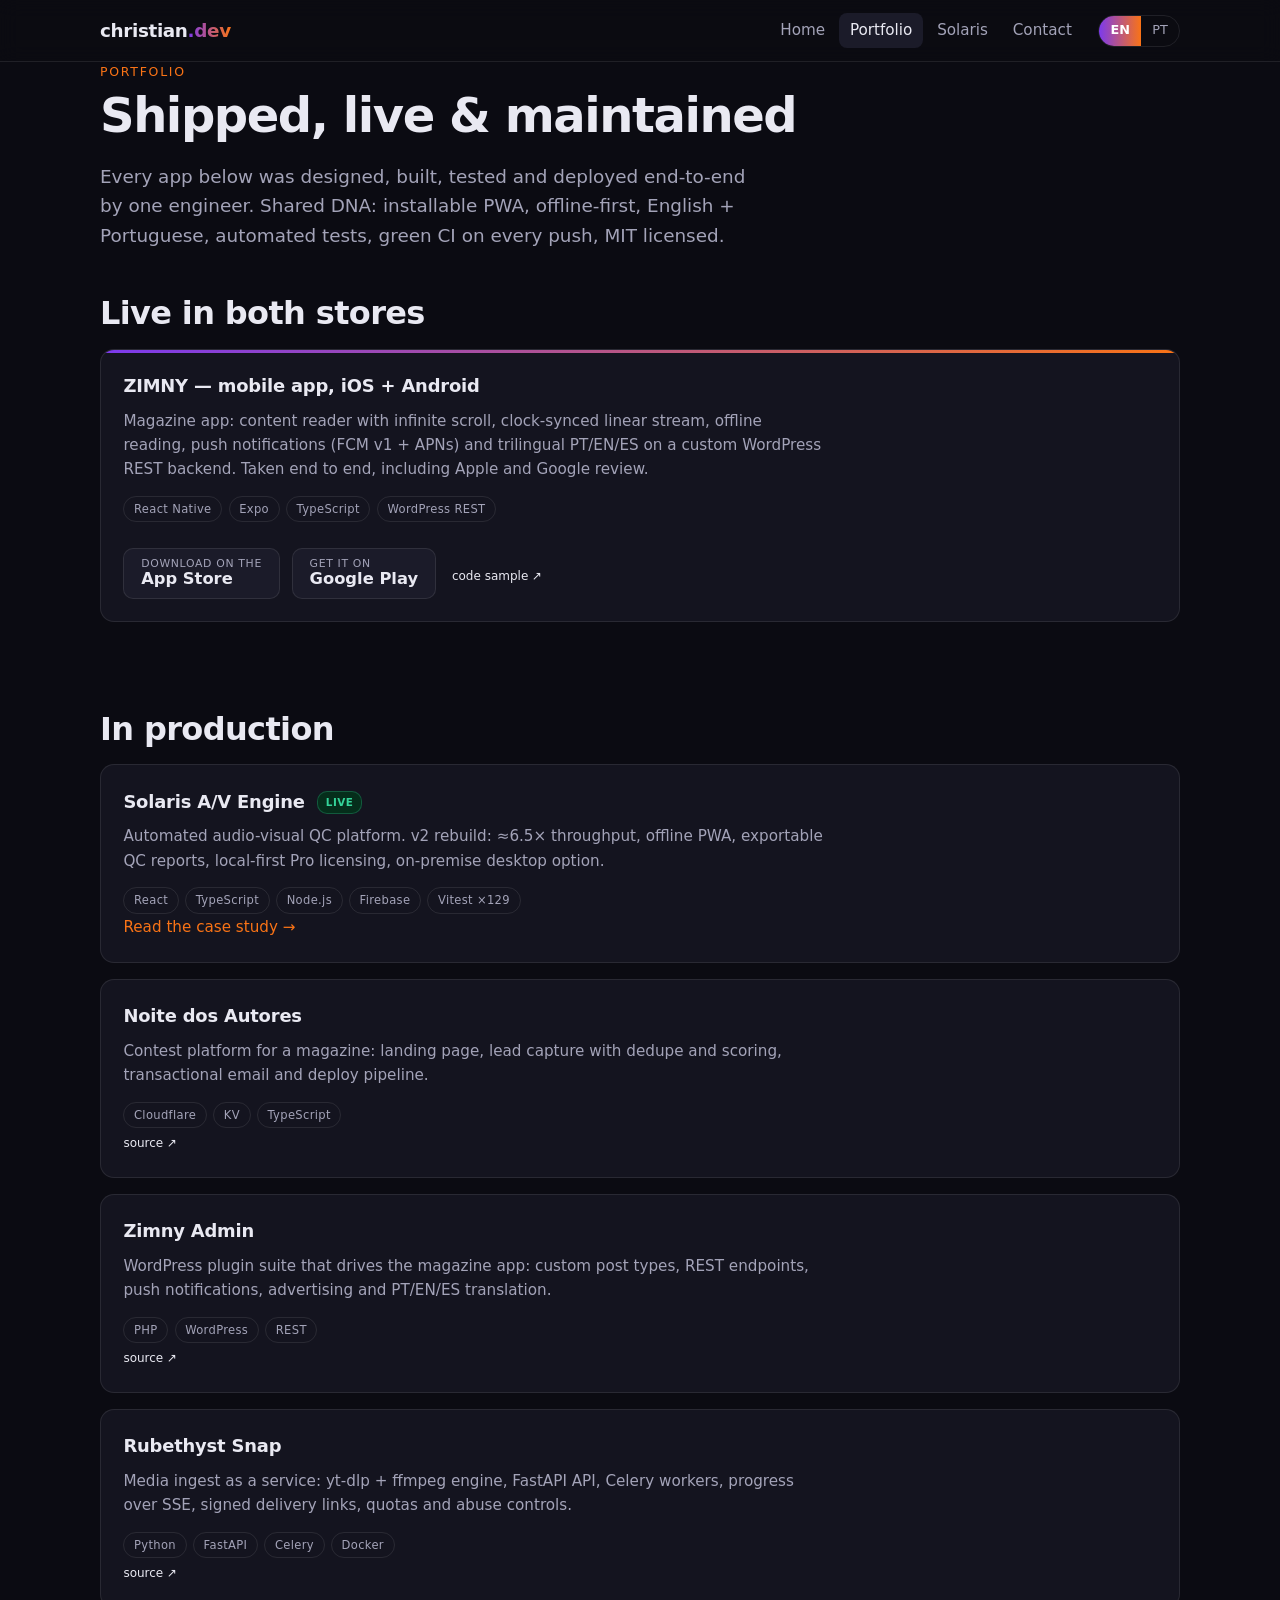
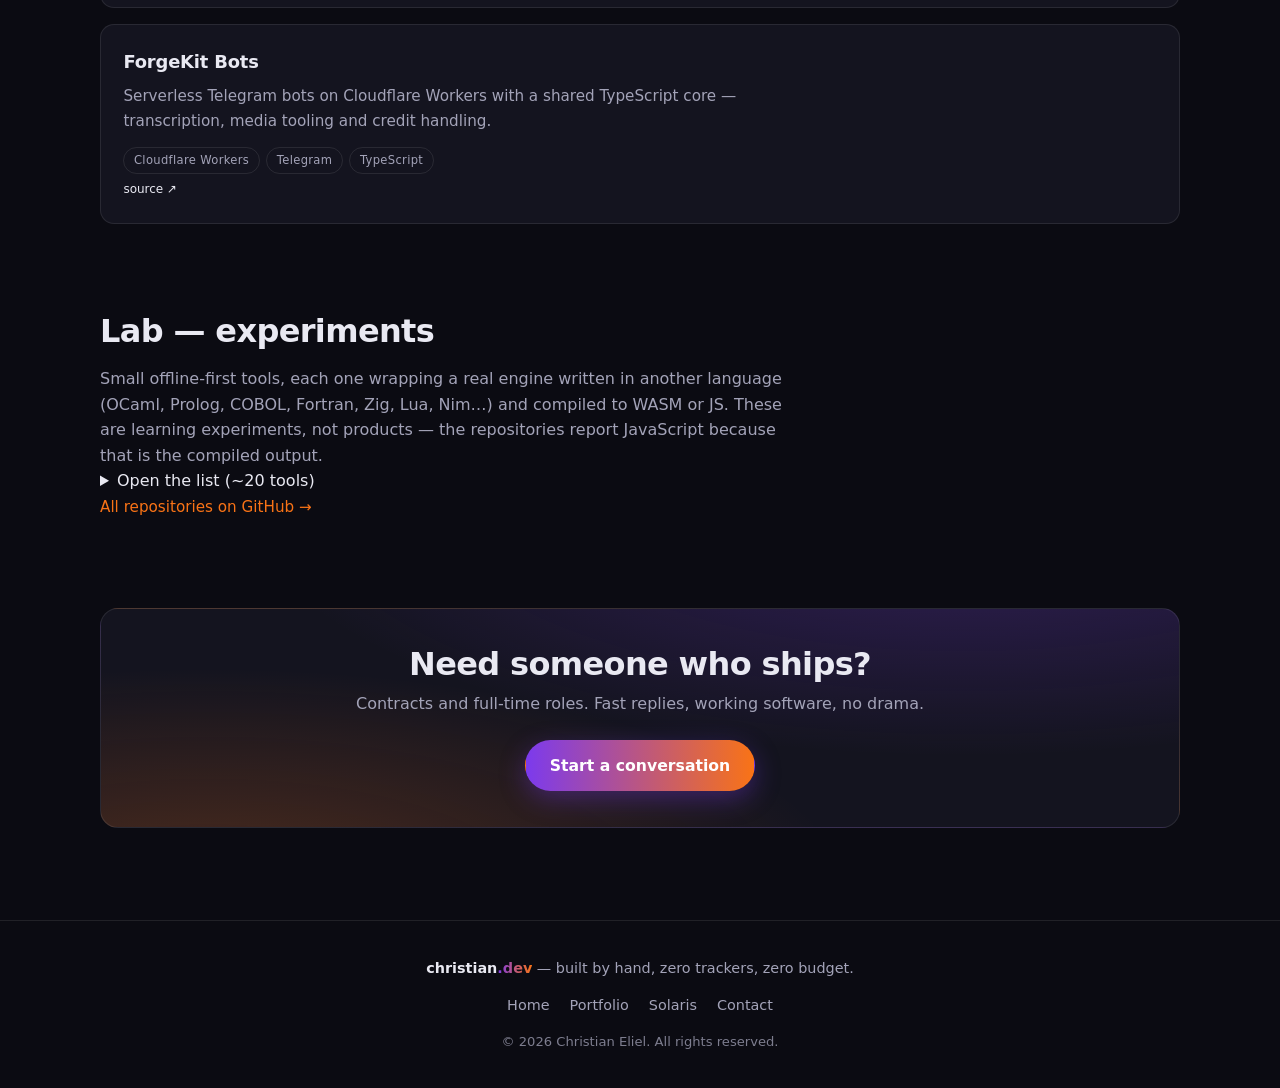
==== commit e1ae8460: "feat(portfolio): portfolio.html — app em destaque, producao, laboratorio recolhido, sem precos" ====
--- a/portfolio.html
+++ b/portfolio.html
@@ -3,16 +3,16 @@
 <head>
   <meta charset="UTF-8">
   <meta name="viewport" content="width=device-width, initial-scale=1.0">
-  <title>Portfolio — Christian Eliel</title>
-  <meta name="description" content="Production SaaS products by Christian Eliel — live, monetizable, offline-capable PWAs with i18n EN/PT-BR. Plus the Solaris A/V Engine, proven in production.">
+  <title>Work — Christian Eliel</title>
+  <meta name="description" content="Products and systems built by Christian Eliel: a magazine app live on the App Store and Google Play, an audio-visual QC engine in production, and a lab of offline-first experiments.">
   <meta property="og:type" content="website">
   <meta property="og:url" content="https://chr-z.dev/portfolio.html">
-  <meta property="og:title" content="Portfolio — Christian Eliel">
-  <meta property="og:description" content="Live production products + Solaris A/V Engine. Every one: PWA, i18n, tests, CI/CD.">
+  <meta property="og:title" content="Work — Christian Eliel">
+  <meta property="og:description" content="A magazine app live in both stores, a QC engine in production, and a lab of experiments.">
   <meta property="og:site_name" content="chr-z.dev">
   <meta name="twitter:card" content="summary">
-  <meta name="twitter:title" content="Portfolio — Christian Eliel">
-  <meta name="twitter:description" content="Live production products + Solaris A/V Engine.">
+  <meta name="twitter:title" content="Work — Christian Eliel">
+  <meta name="twitter:description" content="A magazine app live in both stores, a QC engine in production, and a lab of experiments.">
   <meta name="color-scheme" content="dark">
   <meta name="theme-color" content="#0b0b12">
   <link rel="canonical" href="https://chr-z.dev/portfolio.html">
@@ -28,7 +28,7 @@
       <div class="nav-right">
         <div class="nav-links">
           <a href="index.html" data-nav="home" data-i18n="nav.home">Home</a>
-          <a href="portfolio.html" data-nav="portfolio" data-i18n="nav.portfolio">Portfolio</a>
+          <a href="portfolio.html" data-nav="portfolio" data-i18n="nav.portfolio">Work</a>
           <a href="solaris.html" data-nav="solaris" data-i18n="nav.solaris">Solaris</a>
           <a href="contact.html" data-nav="contact" data-i18n="nav.contact">Contact</a>
         </div>
@@ -42,129 +42,121 @@
 
   <main id="main">
     <section class="page-head container">
-      <p class="kicker" data-i18n="pf.kicker">Products</p>
-      <h1 class="hero-title" data-i18n="pf.title">Live products, real business value</h1>
+      <p class="kicker" data-i18n="pf.kicker">Work</p>
+      <h1 class="hero-title" data-i18n="pf.title">What I built and where it runs</h1>
       <p class="hero-sub" data-i18n="pf.sub">
-        Each product below is a working business: free tier for users, paid tier for teams —
-        designed from day one to generate revenue without servers or overhead.
-        Built end-to-end by one engineer: design, code, tests, CI/CD, licensing.
+        Products and systems in production, plus a lab of experiments. Every card links to
+        something you can open and check for yourself — a store listing, a live deployment
+        or the source code.
       </p>
     </section>
 
+    <!-- APP -->
     <section class="section container">
-      <h2 class="section-title" data-i18n="pf.group.flagship">Flagship — B2B</h2>
+      <h2 class="section-title" data-i18n="pf.group.app">Live in both stores</h2>
       <div class="grid">
         <article class="card card-wide card-accent">
-          <h3><a href="https://solaris.chr-z.dev/" rel="noopener">Solaris A/V Engine <span class="chip-live">LIVE</span></a></h3>
-          <p data-i18n="pf.solaris.desc">Broadcast-grade audio-visual QC in the browser. Proven at Gran (EdTech): ≈6.5× throughput, 2.000+ assets/month. v2: offline PWA, QC report export, A/B compare, licensing.</p>
-          <ul class="tags"><li>React</li><li>TypeScript</li><li>Vitest ×129</li><li>On-prem available</li></ul>
-          <p class="pricing"><strong>B2B:</strong> Team R$497/mo · On-premise R$15k setup + R$997/mo · Lifetime R$45k</p>
-          <a class="link-arrow" href="solaris.html" data-i18n="pf.solaris.link">Case study &amp; pricing →</a>
+          <h3>ZIMNY — <a href="https://play.google.com/store/apps/details?id=com.zimny.app" rel="noopener" data-i18n="pf.app.title">mobile app, iOS + Android</a></h3>
+          <p data-i18n="pf.app.desc">Magazine app: content reader with infinite scroll, clock-synced linear stream, offline reading, push notifications (FCM v1 + APNs) and trilingual PT/EN/ES on a custom WordPress REST backend. Taken end to end, including Apple and Google review.</p>
+          <ul class="tags"><li>React Native</li><li>Expo</li><li>TypeScript</li><li>WordPress REST</li></ul>
+          <div class="store-badges">
+            <a class="store-btn" href="https://apps.apple.com/us/app/zimny/id6804807761" rel="noopener">
+              <span class="store-btn-top">Download on the</span><span class="store-btn-name">App Store</span>
+            </a>
+            <a class="store-btn" href="https://play.google.com/store/apps/details?id=com.zimny.app" rel="noopener">
+              <span class="store-btn-top">Get it on</span><span class="store-btn-name">Google Play</span>
+            </a>
+            <a class="src-link" href="https://github.com/chr-z/zimny-mobile" rel="noopener" data-i18n="pf.app.code">code sample ↗</a>
+          </div>
         </article>
       </div>
     </section>
 
+    <!-- PRODUCTION -->
     <section class="section container">
-      <h2 class="section-title" data-i18n="pf.group.saas">Product suite — freemium</h2>
-      <div class="grid grid-3">
+      <h2 class="section-title" data-i18n="pf.group.prod">In production</h2>
+      <div class="grid">
 
-        <article class="card">
-          <h3><a href="https://chr-z.dev/menupulse/" rel="noopener">MenuPulse</a></h3>
-          <p>QR digital menu that sells more for restaurants.</p>
-          <ul class="tags"><li>PWA</li><li>i18n</li><li>Gleam</li></ul>
-          <p class="pricing"><strong>Free:</strong> 20 items · <strong>Pro:</strong> unlimited + custom QR — R$19/mo</p>
-          <a class="src-link" href="https://github.com/chr-z/menupulse" rel="noopener">source ↗</a>
+        <article class="card card-wide">
+          <h3><a href="solaris.html">Solaris A/V Engine <span class="chip-live">LIVE</span></a></h3>
+          <p data-i18n="pf.solaris.desc">Audio-visual QC in the browser, deployed in an EdTech pipeline that delivers thousands of hours of content per month: real-time RGB Parade, Waveform and Vectorscope on Canvas, byte-range streaming proxy, optimistic locking for multi-analyst queues, 129 tests in CI.</p>
+          <ul class="tags"><li>React</li><li>TypeScript</li><li>Node.js</li><li>Firebase</li><li>Vitest ×129</li></ul>
+          <a class="link-arrow" href="solaris.html" data-i18n="pf.solaris.link">Case study →</a>
         </article>
 
         <article class="card">
-          <h3><a href="https://chr-z.dev/linkforge/" rel="noopener">LinkForge</a></h3>
-          <p>Seller bio-link with WhatsApp CTA + catalog.</p>
-          <ul class="tags"><li>PWA</li><li>i18n</li><li>SolidJS</li></ul>
-          <p class="pricing"><strong>Free:</strong> 1 page · <strong>Pro:</strong> multi-page + analytics — R$9/mo</p>
-          <a class="src-link" href="https://github.com/chr-z/linkforge" rel="noopener">source ↗</a>
+          <h3><a href="https://github.com/chr-z/noite-dos-autores" rel="noopener">Noite dos Autores</a></h3>
+          <p data-i18n="pf.noite.desc">Contest platform for a magazine: landing page, lead capture with dedupe and scoring, transactional email and deploy pipeline.</p>
+          <ul class="tags"><li>Cloudflare</li><li>KV</li><li>TypeScript</li></ul>
+          <a class="src-link" href="https://github.com/chr-z/noite-dos-autores" rel="noopener" data-i18n="pf.code">source ↗</a>
         </article>
 
         <article class="card">
-          <h3><a href="https://chr-z.dev/tably/" rel="noopener">Tably</a></h3>
-          <p>Offline sales ledger for stalls, salons & food trucks.</p>
-          <ul class="tags"><li>PWA</li><li>i18n</li><li>TypeScript</li></ul>
-          <p class="pricing"><strong>Free:</strong> 30 sales/mo · <strong>Pro:</strong> unlimited + backup — R$14/mo</p>
-          <a class="src-link" href="https://github.com/chr-z/tably" rel="noopener">source ↗</a>
+          <h3><a href="https://github.com/chr-z/zimny-admin-plugin" rel="noopener">Zimny Admin</a></h3>
+          <p data-i18n="pf.admin.desc">WordPress plugin suite that drives the magazine app: custom post types, REST endpoints, push notifications, advertising and PT/EN/ES translation.</p>
+          <ul class="tags"><li>PHP</li><li>WordPress</li><li>REST</li></ul>
+          <a class="src-link" href="https://github.com/chr-z/zimny-admin-plugin" rel="noopener" data-i18n="pf.code">source ↗</a>
         </article>
 
         <article class="card">
-          <h3><a href="https://chr-z.dev/resumeforge/" rel="noopener">ResumeForge</a></h3>
-          <p>ATS-friendly resume builder that passes filters.</p>
-          <ul class="tags"><li>PWA</li><li>i18n</li><li>Pyodide/WASM</li></ul>
-          <p class="pricing"><strong>Free:</strong> PDF w/ watermark · <strong>Pro:</strong> premium templates — R$24 once</p>
-          <a class="src-link" href="https://github.com/chr-z/resumeforge" rel="noopener">source ↗</a>
+          <h3><a href="https://github.com/chr-z/rubethyst-snap" rel="noopener">Rubethyst Snap</a></h3>
+          <p data-i18n="pf.snap.desc">Media ingest as a service: yt-dlp + ffmpeg engine, FastAPI API, Celery workers, progress over SSE, signed delivery links, quotas and abuse controls.</p>
+          <ul class="tags"><li>Python</li><li>FastAPI</li><li>Celery</li><li>Docker</li></ul>
+          <a class="src-link" href="https://github.com/chr-z/rubethyst-snap" rel="noopener" data-i18n="pf.code">source ↗</a>
         </article>
 
         <article class="card">
-          <h3><a href="https://chr-z.dev/debtfree/" rel="noopener">DebtFree</a></h3>
-          <p>Snowball debt payoff planner that works.</p>
-          <ul class="tags"><li>PWA</li><li>i18n</li><li>Svelte 5</li></ul>
-          <p class="pricing"><strong>Free:</strong> plan · <strong>Pro:</strong> 12-mo tracking — R$15 once</p>
-          <a class="src-link" href="https://github.com/chr-z/debtfree" rel="noopener">source ↗</a>
+          <h3><a href="https://github.com/chr-z/forgekit-bots" rel="noopener">ForgeKit Bots</a></h3>
+          <p data-i18n="pf.forge.desc">Serverless Telegram bots on Cloudflare Workers with a shared TypeScript core — transcription, media tooling and credit handling.</p>
+          <ul class="tags"><li>Cloudflare Workers</li><li>Telegram</li><li>TypeScript</li></ul>
+          <a class="src-link" href="https://github.com/chr-z/forgekit-bots" rel="noopener" data-i18n="pf.code">source ↗</a>
         </article>
 
-        <article class="card">
-          <h3><a href="https://chr-z.dev/contractkit/" rel="noopener">ContractKit</a></h3>
-          <p>Freelancer contracts, invoices & receipts in minutes.</p>
-          <ul class="tags"><li>PWA</li><li>i18n</li><li>ClojureScript</li></ul>
-          <p class="pricing"><strong>Free:</strong> 3 models · <strong>Pro:</strong> full library — R$49 once</p>
-          <a class="src-link" href="https://github.com/chr-z/contractkit" rel="noopener">source ↗</a>
-        </article>
-
-        <article class="card">
-          <h3><a href="https://chr-z.dev/propostaja/" rel="noopener">Propostly</a></h3>
-          <p>Client-ready proposals that close deals.</p>
-          <ul class="tags"><li>PWA</li><li>i18n</li><li>Vanilla JS</li></ul>
-          <p class="pricing"><strong>Free</strong> w/ watermark · <strong>Pro:</strong> no watermark — R$29 once</p>
-          <a class="src-link" href="https://github.com/chr-z/propostaja" rel="noopener">source ↗</a>
-        </article>
-
-        <article class="card">
-          <h3><a href="https://chr-z.dev/pricecraft/" rel="noopener">PriceCraft</a></h3>
-          <p>Cost-plus &amp; value-based pricing for makers. Never underprice again.</p>
-          <ul class="tags"><li>PWA</li><li>i18n</li><li>Rust/WASM</li></ul>
-          <p class="pricing"><strong>Free:</strong> calculator · <strong>Pro:</strong> PDF reports — R$39 once</p>
-          <a class="src-link" href="https://github.com/chr-z/pricecraft" rel="noopener">source ↗</a>
-        </article>
-
-        <article class="card">
-          <h3><a href="https://chr-z.dev/rafflemint/" rel="noopener">RaffleMint</a></h3>
-          <p>Transparent, verifiable giveaways for creators.</p>
-          <ul class="tags"><li>PWA</li><li>i18n</li><li>Elm</li></ul>
-          <p class="pricing"><strong>Free</strong> w/ link · <strong>Pro:</strong> branded raffles — R$12 once</p>
-          <a class="src-link" href="https://github.com/chr-z/rafflemint" rel="noopener">source ↗</a>
-        </article>
-
-        <article class="card">
-          <h3><a href="https://chr-z.dev/sheetbound/" rel="noopener">SheetBound</a></h3>
-          <p>Printable TTRPG character sheets for tables everywhere.</p>
-          <ul class="tags"><li>PWA</li><li>i18n</li><li>TinyGo/WASM</li></ul>
-          <p class="pricing"><strong>Free:</strong> 1 system · <strong>Pro:</strong> system packs — R$19 once</p>
-          <a class="src-link" href="https://github.com/chr-z/sheetbound" rel="noopener">source ↗</a>
-        </article>
       </div>
     </section>
 
+    <!-- LAB -->
     <section class="section container">
-      <h2 class="section-title" data-i18n="pf.group.opensource">Open source</h2>
-      <div class="grid">
-        <article class="card card-wide">
-          <h3><a href="https://github.com/chr-z/rubethyst-snap" rel="noopener">Rubethyst Snap</a></h3>
-          <p>Multi-platform video download engine (yt-dlp/ffmpeg core): Python library + FastAPI + Celery/Redis with SSE progress, JWT-signed delivery (anti-leech), abuse controls and quota management.</p>
-          <ul class="tags"><li>Python</li><li>FastAPI</li><li>Celery</li><li>SSE</li></ul>
-        </article>
-      </div>
+      <h2 class="section-title" data-i18n="pf.group.lab">Lab — experiments</h2>
+      <p data-i18n="pf.lab.note">
+        Small offline-first tools, each one wrapping a real engine written in another
+        language (OCaml, Prolog, COBOL, Fortran, Zig, Lua, Nim…) and compiled to WASM or JS.
+        These are learning experiments, not products — the repositories report JavaScript
+        because that is the compiled output.
+      </p>
+      <details class="lab-list">
+        <summary data-i18n="pf.lab.open">Open the list (~20 tools)</summary>
+        <ul class="chips">
+          <li><a href="https://chr-z.github.io/ocamlcalc/" rel="noopener">OCamlCalc</a></li>
+          <li><a href="https://chr-z.github.io/ledgerloom/" rel="noopener">LedgerLoom</a></li>
+          <li><a href="https://chr-z.github.io/prologpricing/" rel="noopener">PrologPricing</a></li>
+          <li><a href="https://chr-z.github.io/fortranflow/" rel="noopener">FortranFlow</a></li>
+          <li><a href="https://chr-z.github.io/mainframemint/" rel="noopener">MainframeMint</a></li>
+          <li><a href="https://chr-z.github.io/elixirqueue/" rel="noopener">ElixirQueue</a></li>
+          <li><a href="https://chr-z.github.io/lambdahabits/" rel="noopener">LambdaHabits</a></li>
+          <li><a href="https://chr-z.github.io/lualoop/" rel="noopener">LuaLoop</a></li>
+          <li><a href="https://chr-z.github.io/unitforge/" rel="noopener">UnitForge</a></li>
+          <li><a href="https://chr-z.github.io/zigzip/" rel="noopener">ZigZip</a></li>
+          <li><a href="https://chr-z.github.io/nimnote/" rel="noopener">NimNote</a></li>
+          <li><a href="https://chr-z.github.io/resumeforge/" rel="noopener">ResumeForge</a></li>
+          <li><a href="https://chr-z.github.io/debtfree/" rel="noopener">DebtFree</a></li>
+          <li><a href="https://chr-z.github.io/tably/" rel="noopener">Tably</a></li>
+          <li><a href="https://chr-z.github.io/rafflemint/" rel="noopener">RaffleMint</a></li>
+          <li><a href="https://chr-z.github.io/sheetbound/" rel="noopener">SheetBound</a></li>
+          <li><a href="https://chr-z.github.io/menupulse/" rel="noopener">MenuPulse</a></li>
+          <li><a href="https://chr-z.github.io/linkforge/" rel="noopener">LinkForge</a></li>
+          <li><a href="https://chr-z.github.io/contractkit/" rel="noopener">ContractKit</a></li>
+          <li><a href="https://chr-z.github.io/pricecraft/" rel="noopener">PriceCraft</a></li>
+          <li><a href="https://chr-z.github.io/propostaja/" rel="noopener">Propostly</a></li>
+        </ul>
+      </details>
+      <a class="link-arrow" href="https://github.com/chr-z?tab=repositories" rel="noopener" data-i18n="pf.lab.repos">All repositories on GitHub →</a>
     </section>
 
     <section class="section container">
       <div class="cta-box">
         <h2 class="section-title" data-i18n="cta.title">Need someone who ships?</h2>
-        <p data-i18n="cta.sub">Freelance projects, contracts and full-time roles. Fast replies, working software, no drama.</p>
+        <p data-i18n="cta.sub">Contracts and full-time roles. Fast replies, working software, no drama.</p>
         <a class="btn btn-primary" href="contact.html" data-i18n="cta.button">Start a conversation</a>
       </div>
     </section>
@@ -175,8 +167,8 @@
       <p><span class="brand-small">christian<span class="grad-text">.dev</span></span> — <span data-i18n="footer.tag">built by hand, zero trackers, zero budget.</span></p>
       <nav class="footer-nav" aria-label="Footer">
         <a href="index.html" data-i18n="nav.home">Home</a>
-        <a href="portfolio.html" data-i18n="nav.portfolio">Portfolio</a>
-        <a href="solaris.html" data-nav="solaris" data-i18n="nav.solaris">Solaris</a>
+        <a href="portfolio.html" data-i18n="nav.portfolio">Work</a>
+        <a href="solaris.html" data-i18n="nav.solaris">Solaris</a>
         <a href="contact.html" data-i18n="nav.contact">Contact</a>
       </nav>
       <p class="footer-copy">© <span id="year">2026</span> Christian Eliel. <span data-i18n="footer.rights">All rights reserved.</span></p>
--- a/css/styles.css
+++ b/css/styles.css
@@ -137,7 +137,7 @@
 }
 
 /* ---------- Hero ---------- */
-.hero { padding-block: 4.5rem 2.5rem; max-width: 46rem; }
+.hero { padding-block: 4rem 1.25rem; max-width: 46rem; }
 
 .badge {
   display: inline-block;
@@ -207,6 +207,9 @@
 
 /* ---------- Sections ---------- */
 .section { padding-block: 2.75rem; }
+
+/* first block after the hero sits closer — the hero is short by design */
+.hero + .section { padding-block: 1.5rem 2.75rem; }
 
 .kicker {
   font-size: 0.78rem;
@@ -447,3 +450,33 @@
 .chip-live{display:inline-block;margin-left:6px;padding:2px 8px;border-radius:10px;font-size:.65rem;font-weight:700;letter-spacing:.5px;background:#052e1b;color:#34d399;border:1px solid #34d39944;vertical-align:middle}
 .src-link{display:inline-block;margin-top:6px;font-size:.75rem;color:var(--mut);text-decoration:none;border-bottom:1px dotted var(--mut)}
 .src-link:hover{color:var(--acc);border-color:var(--acc)}
+
+
+/* ============================================================
+   App in production (home)
+   ============================================================ */
+.app-strip {
+  background:
+    radial-gradient(60rem 20rem at 85% -20%, rgba(124, 58, 237, 0.30), transparent),
+    radial-gradient(50rem 18rem at 5% 130%, rgba(249, 115, 22, 0.22), transparent),
+    var(--surface);
+  border: 1px solid var(--border);
+  border-radius: calc(var(--radius) + 4px);
+  padding: 2.25rem 1.75rem;
+}
+.app-strip p { max-width: 42rem; }
+.app-strip .feature-list { margin-top: 1.15rem; }
+.store-badges {
+  display: flex; flex-wrap: wrap; align-items: center;
+  gap: 0.75rem; margin-top: 1.6rem;
+}
+.store-btn {
+  display: inline-flex; flex-direction: column; line-height: 1.15;
+  padding: 0.55rem 1.05rem; text-decoration: none;
+  background: var(--surface-2); border: 1px solid var(--border); border-radius: 10px;
+  transition: border-color 0.18s ease, transform 0.18s ease;
+}
+.store-btn:hover, .store-btn:focus-visible { border-color: var(--violet); transform: translateY(-1px); }
+.store-btn-top { font-size: 0.68rem; color: var(--muted); text-transform: uppercase; letter-spacing: 0.06em; }
+.store-btn-name { font-weight: 700; font-size: 1.02rem; }
+.store-badges .src-link { margin-left: 0.25rem; }
